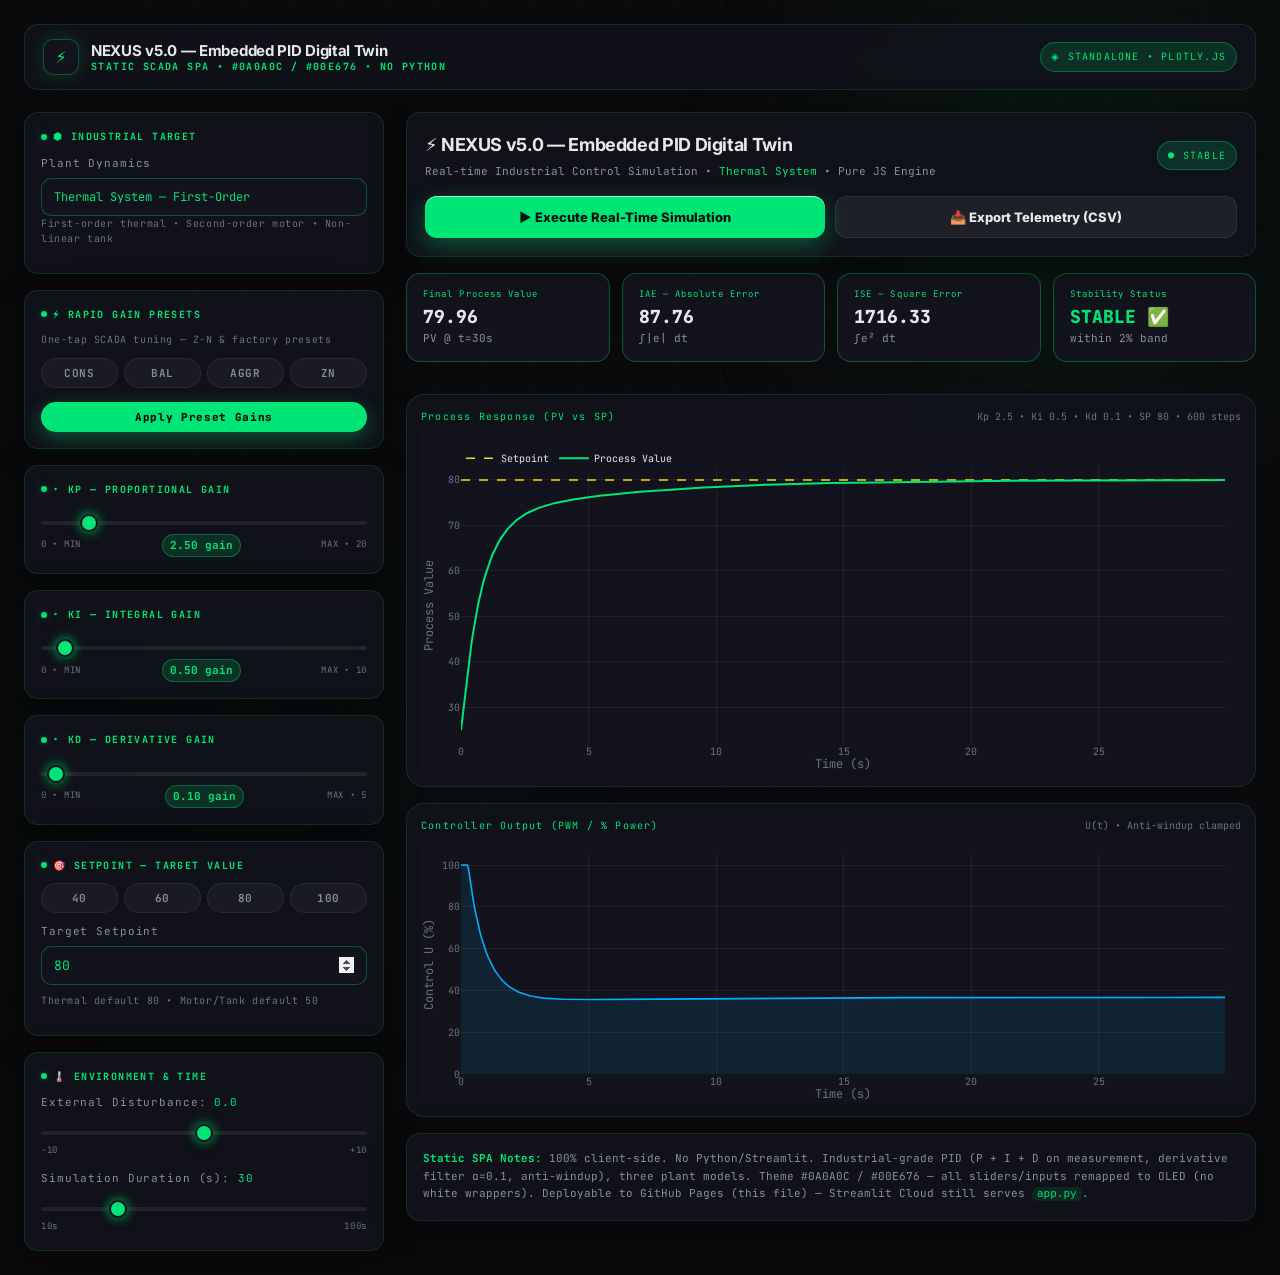
==== web/index.html @ 7b616a47 "feat: add standalone static SCADA SPA (web/index.html) — JS PID engine + Plotly + OLED #0A0A0C/#00E6" ====
<!DOCTYPE html>
<html lang="en">
<head>
<meta charset="UTF-8">
<meta name="viewport" content="width=device-width, initial-scale=1.0">
<title>NEXUS v5.0 | Industrial PID Digital Twin — Static SCADA</title>
<meta name="description" content="Standalone SCADA Digital Twin — Industrial PID (P/I/D, Anti-windup, Derivative Filter) + Plant Models (Thermal, DC Motor, Tank) — Cyberpunk OLED #0A0A0C / #00E676">
<meta name="theme-color" content="#0A0A0C">
<link rel="preconnect" href="https://fonts.googleapis.com">
<link rel="preconnect" href="https://fonts.gstatic.com" crossorigin>
<link href="https://fonts.googleapis.com/css2?family=Inter:wght@400;600;700;800&family=JetBrains+Mono:wght@400;600;700&display=swap" rel="stylesheet">
<script src="https://cdn.plot.ly/plotly-2.32.0.min.js"></script>
<style>
  :root{
    --bg: #0A0A0C;
    --bg-card: #12131C;
    --bg-elev: #1A1C27;
    --border: rgba(0,230,118,0.14);
    --border-strong: rgba(0,230,118,0.32);
    --neon: #00E676;
    --neon-dim: rgba(0,230,118,0.14);
    --neon-glow: rgba(0,230,118,0.35);
    --text: #E6E8EB;
    --muted: #8A9099;
    --dim: #6B7280;
    --radius: 14px;
    --radius-lg: 18px;
  }
  *{box-sizing:border-box;margin:0;padding:0}
  html{scroll-behavior:smooth}
  body{
    font-family:'Inter',system-ui,-apple-system,sans-serif;
    background: var(--bg);
    color: var(--text);
    line-height:1.55;
    -webkit-font-smoothing:antialiased;
    overflow-x:hidden;
  }
  .mono{font-family:'JetBrains Mono',monospace}
  a{color:inherit;text-decoration:none}

  /* OLED Grid + Glow */
  .bg-grid{position:fixed;inset:0;z-index:-3;background-image:linear-gradient(rgba(255,255,255,0.015) 1px, transparent 1px),linear-gradient(90deg, rgba(255,255,255,0.015) 1px, transparent 1px);background-size:48px 48px;mask-image:radial-gradient(ellipse at 50% 0%, black 55%, transparent 75%);pointer-events:none}
  .bg-glow{position:fixed;z-index:-2;pointer-events:none;filter:blur(90px);opacity:0.5}
  .glow-1{width:700px;height:700px;right:-140px;top:-160px;background:radial-gradient(circle, rgba(0,230,118,0.16), transparent 70%)}
  .glow-2{width:900px;height:600px;left:-200px;top:420px;background:radial-gradient(circle, rgba(0,230,118,0.07), transparent 70%)}

  /* Layout */
  .app{max-width:1360px;margin:0 auto;padding:24px;display:grid;grid-template-columns:360px 1fr;gap:22px}
  .header{grid-column:1 / -1;display:flex;justify-content:space-between;align-items:center;padding:14px 18px;background:rgba(18,19,28,0.85);border:1px solid var(--border);border-radius:var(--radius);backdrop-filter:blur(12px)}
  .header-left{display:flex;align-items:center;gap:12px}
  .logo{width:36px;height:36px;border-radius:10px;background:var(--bg-card);border:1px solid var(--border-strong);display:grid;place-items:center;color:var(--neon);font-weight:800;box-shadow:0 0 18px rgba(0,230,118,0.18)}
  .header h1{font-size:15px;letter-spacing:-0.02em;line-height:1}
  .header h1 span{font-family:'JetBrains Mono',monospace;font-size:10px;letter-spacing:0.14em;color:var(--neon);display:block;margin-top:4px}
  .badge{font-family:'JetBrains Mono',monospace;font-size:10px;letter-spacing:0.12em;color:var(--neon);border:1px solid var(--border-strong);background:var(--neon-dim);padding:6px 10px;border-radius:999px}

  /* Sidebar */
  .sidebar{display:flex;flex-direction:column;gap:16px}
  .card{
    background: rgba(18,19,28,0.92);
    border:1px solid var(--border);
    border-radius:var(--radius);
    padding:16px;
    backdrop-filter:blur(10px);
    box-shadow:0 8px 32px rgba(0,0,0,0.45);
  }
  .card:hover{border-color:rgba(0,230,118,0.22);box-shadow:0 12px 40px rgba(0,0,0,0.55), 0 0 18px rgba(0,230,118,0.06)}
  .card-head{font-family:'JetBrains Mono',monospace;font-size:10px;letter-spacing:0.14em;color:var(--neon);display:flex;align-items:center;gap:6px;margin-bottom:10px;font-weight:700}
  .card-head::before{content:"";width:6px;height:6px;border-radius:50%;background:var(--neon);box-shadow:0 0 8px var(--neon-glow);display:inline-block}
  .hint{font-family:'JetBrains Mono',monospace;font-size:10px;color:var(--dim);letter-spacing:0.06em;margin-bottom:10px}
  label.mono{font-family:'JetBrains Mono',monospace;font-size:11px;letter-spacing:0.08em;color:var(--muted);display:block;margin-bottom:6px}

  /* Custom Select — hide white wrapper */
  select{
    width:100%;background:var(--bg-card) !important;color:var(--neon) !important;border:1px solid var(--border-strong) !important;
    border-radius:10px;padding:10px 12px;font-family:'JetBrains Mono',monospace;font-size:12px;outline:none;appearance:none;
    background-image: linear-gradient(45deg, transparent 50%, var(--neon) 50%), linear-gradient(135deg, var(--neon) 50%, transparent 50%); background-position: calc(100% - 16px) calc(50% - 2px), calc(100% - 11px) calc(50% - 2px); background-size:5px 5px,5px 5px; background-repeat:no-repeat;
  }
  select:focus{border-color:var(--neon) !important;box-shadow:0 0 0 3px rgba(0,230,118,0.14) !important}

  /* Custom Sliders — no white wrappers */
  input[type="range"]{
    -webkit-appearance:none;appearance:none;width:100%;height:4px;background:rgba(255,255,255,0.08);border-radius:999px;outline:none;margin:10px 0 6px 0;
  }
  input[type="range"]::-webkit-slider-runnable-track{height:4px;border-radius:999px;background:transparent}
  input[type="range"]::-webkit-slider-thumb{
    -webkit-appearance:none;appearance:none;width:18px;height:18px;border-radius:50%;background:var(--neon);border:2px solid var(--bg-card);box-shadow:0 0 12px rgba(0,230,118,0.85), 0 2px 8px rgba(0,0,0,0.6);margin-top:-7px;cursor:pointer;transition:transform 0.12s ease;
  }
  input[type="range"]:hover::-webkit-slider-thumb{transform:scale(1.08)}
  input[type="range"]::-moz-range-thumb{width:18px;height:18px;border-radius:50%;background:var(--neon);border:2px solid var(--bg-card);box-shadow:0 0 12px rgba(0,230,118,0.85);cursor:pointer}
  input[type="range"]::-moz-range-track{height:4px;border-radius:999px;background:rgba(255,255,255,0.08)}
  .range-row{display:flex;justify-content:space-between;align-items:center;margin-top:2px}
  .range-val{font-family:'JetBrains Mono',monospace;font-size:11px;color:var(--neon);background:var(--neon-dim);border:1px solid var(--border-strong);padding:2px 7px;border-radius:999px;font-weight:700}
  .range-minmax{font-family:'JetBrains Mono',monospace;font-size:9px;letter-spacing:0.08em;color:var(--dim)}

  /* Number Input — hide white, OLED */
  input[type="number"]{
    width:100%;background:var(--bg-card) !important;border:1px solid var(--border-strong) !important;border-radius:10px !important;color:var(--neon) !important;
    font-family:'JetBrains Mono',monospace !important;font-size:13px !important;padding:10px 12px !important;outline:none !important;
  }
  input[type="number"]:focus{border-color:var(--neon) !important;box-shadow:0 0 0 3px rgba(0,230,118,0.12) !important}
  input[type=number]::-webkit-inner-spin-button, input[type=number]::-webkit-outer-spin-button{opacity:1}

  /* Segmented Controls — pill buttons */
  .seg{display:grid;grid-template-columns:repeat(4,1fr);gap:6px;margin-bottom:10px}
  .seg button, .preset-btn{
    font-family:'JetBrains Mono',monospace;font-size:11px;font-weight:600;letter-spacing:0.06em;border-radius:999px;padding:7px 8px;border:1px solid rgba(255,255,255,0.08);background:rgba(255,255,255,0.04);color:var(--muted);cursor:pointer;transition:all 0.15s ease;
  }
  .seg button:hover, .preset-btn:hover{border-color:rgba(0,230,118,0.32);color:var(--text);background:rgba(0,230,118,0.08);box-shadow:0 0 14px rgba(0,230,118,0.10);transform:translateY(-1px)}
  .preset-btn.primary{background:var(--neon) !important;color:#00110A !important;border-color:transparent !important;box-shadow:0 6px 20px rgba(0,230,118,0.32) !important;font-weight:800}
  .preset-btn.primary:hover{background:#00D87A !important;box-shadow:0 8px 24px rgba(0,230,118,0.42) !important}

  /* Metrics — styled boxes (no white) */
  .metrics{display:grid;grid-template-columns:repeat(4,1fr);gap:12px;margin-bottom:16px}
  .metric{
    background:var(--bg-card);border:1px solid var(--border-strong);border-radius:14px;padding:14px 16px;
  }
  .metric-label{font-family:'JetBrains Mono',monospace;font-size:9px;letter-spacing:0.12em;color:var(--neon);margin-bottom:6px}
  .metric-value{font-family:'JetBrains Mono',monospace;font-size:18px;font-weight:800;color:var(--text);line-height:1}
  .metric-sub{font-size:11px;color:var(--muted);margin-top:4px}

  /* Main */
  .main{display:flex;flex-direction:column;gap:16px}
  .chart-wrap{background:rgba(18,19,28,0.92);border:1px solid var(--border);border-radius:var(--radius-lg);padding:14px;backdrop-filter:blur(10px)}
  .chart-head{display:flex;justify-content:space-between;align-items:center;margin-bottom:8px}
  .chart-title{font-family:'JetBrains Mono',monospace;font-size:10px;letter-spacing:0.12em;color:var(--neon)}
  .btn{
    display:inline-flex;align-items:center;justify-content:center;gap:8px;padding:12px 16px;border-radius:12px;font-family:'Inter',sans-serif;font-weight:800;font-size:13px;cursor:pointer;border:none;transition:all 0.15s ease;
  }
  .btn-primary{background:var(--neon);color:#00110A;box-shadow:0 8px 24px rgba(0,230,118,0.32), inset 0 1px 0 rgba(255,255,255,0.6);width:100%}
  .btn-primary:hover{transform:translateY(-1px);box-shadow:0 12px 32px rgba(0,230,118,0.42)}
  .btn-ghost{background:rgba(255,255,255,0.06);border:1px solid rgba(255,255,255,0.08);color:var(--text)}
  .btn-ghost:hover{background:rgba(255,255,255,0.10)}
  .actions{display:flex;gap:10px}
  .actions .btn{flex:1}

  /* Responsive */
  @media (max-width: 980px){
    .app{grid-template-columns:1fr}
    .metrics{grid-template-columns:repeat(2,1fr)}
  }
  @media (max-width: 560px){
    .app{padding:14px;gap:14px}
    .metrics{grid-template-columns:1fr}
  }
</style>
</head>
<body>
<div class="bg-grid"></div>
<div class="bg-glow glow-1"></div>
<div class="bg-glow glow-2"></div>

<div class="app">
  <!-- Header -->
  <header class="header">
    <div class="header-left">
      <div class="logo">⚡</div>
      <h1>NEXUS v5.0 — Embedded PID Digital Twin <span>STATIC SCADA SPA • #0A0A0C / #00E676 • NO PYTHON</span></h1>
    </div>
    <div class="badge">◈ STANDALONE • PLOTLY.JS</div>
  </header>

  <!-- Sidebar Controls -->
  <aside class="sidebar">
    <div class="card">
      <div class="card-head">⬢ INDUSTRIAL TARGET</div>
      <label class="mono" for="plant">Plant Dynamics</label>
      <select id="plant">
        <option value="Thermal System">Thermal System — First-Order</option>
        <option value="DC Motor Speed">DC Motor Speed — Second-Order</option>
        <option value="Liquid Tank Level">Liquid Tank Level — Hydraulic</option>
      </select>
      <div class="hint">First-order thermal • Second-order motor • Non-linear tank</div>
    </div>

    <div class="card">
      <div class="card-head">⚡ RAPID GAIN PRESETS</div>
      <div class="hint">One-tap SCADA tuning — Z-N & factory presets</div>
      <div class="seg">
        <button data-preset="conservative" title="Conservative">CONS</button>
        <button data-preset="balanced" title="Balanced">BAL</button>
        <button data-preset="aggressive" title="Aggressive">AGGR</button>
        <button data-preset="zn" title="Ziegler-Nichols">ZN</button>
      </div>
      <button class="preset-btn primary" id="applyPresetBtn" style="width:100%;margin-top:4px">Apply Preset Gains</button>
    </div>

    <div class="card">
      <div class="card-head">▸ KP — PROPORTIONAL GAIN</div>
      <input type="range" id="kp" min="0" max="20" step="0.1" value="2.5">
      <div class="range-row"><span class="range-minmax">0 • MIN</span><span class="range-val mono" id="kpVal">2.50 gain</span><span class="range-minmax">MAX • 20</span></div>
    </div>

    <div class="card">
      <div class="card-head">▸ KI — INTEGRAL GAIN</div>
      <input type="range" id="ki" min="0" max="10" step="0.05" value="0.5">
      <div class="range-row"><span class="range-minmax">0 • MIN</span><span class="range-val mono" id="kiVal">0.50 gain</span><span class="range-minmax">MAX • 10</span></div>
    </div>

    <div class="card">
      <div class="card-head">▸ KD — DERIVATIVE GAIN</div>
      <input type="range" id="kd" min="0" max="5" step="0.01" value="0.1">
      <div class="range-row"><span class="range-minmax">0 • MIN</span><span class="range-val mono" id="kdVal">0.10 gain</span><span class="range-minmax">MAX • 5</span></div>
    </div>

    <div class="card">
      <div class="card-head">🎯 SETPOINT — TARGET VALUE</div>
      <div class="seg">
        <button data-sp="40">40</button>
        <button data-sp="60">60</button>
        <button data-sp="80">80</button>
        <button data-sp="100">100</button>
      </div>
      <label class="mono" for="setpoint">Target Setpoint</label>
      <input type="number" id="setpoint" value="80" step="1">
      <div class="hint" style="margin-top:8px">Thermal default 80 • Motor/Tank default 50</div>
    </div>

    <div class="card">
      <div class="card-head">🌡️ ENVIRONMENT & TIME</div>
      <label class="mono" for="disturbance">External Disturbance: <span class="mono" id="distVal" style="color:var(--neon)">0.0</span></label>
      <input type="range" id="disturbance" min="-10" max="10" step="0.5" value="0">
      <div class="range-row"><span class="range-minmax">-10</span><span class="range-minmax">+10</span></div>
      <label class="mono" for="simTime" style="margin-top:12px">Simulation Duration (s): <span class="mono" id="simTimeVal" style="color:var(--neon)">30</span></label>
      <input type="range" id="simTime" min="10" max="100" step="1" value="30">
      <div class="range-row"><span class="range-minmax">10s</span><span class="range-minmax">100s</span></div>
    </div>
  </aside>

  <!-- Main -->
  <main class="main">
    <div class="card" style="padding:18px">
      <div style="display:flex;justify-content:space-between;align-items:center;flex-wrap:wrap;gap:12px">
        <div>
          <h2 style="font-size:18px;letter-spacing:-0.02em">⚡ NEXUS v5.0 — Embedded PID Digital Twin</h2>
          <p class="mono" style="font-size:11px;color:var(--muted);margin-top:4px">Real-time Industrial Control Simulation • <span id="plantCaption" style="color:var(--neon)">Thermal System</span> • Pure JS Engine</p>
        </div>
        <div class="badge" id="statusBadge">● IDLE</div>
      </div>
      <div class="actions" style="margin-top:16px">
        <button class="btn btn-primary" id="runBtn">▶ Execute Real-Time Simulation</button>
        <button class="btn btn-ghost" id="exportBtn" disabled>📥 Export Telemetry (CSV)</button>
      </div>
    </div>

    <div class="metrics">
      <div class="metric"><div class="metric-label">Final Process Value</div><div class="metric-value" id="mPV">—</div><div class="metric-sub mono" id="mPVSub">awaiting run</div></div>
      <div class="metric"><div class="metric-label">IAE — Absolute Error</div><div class="metric-value" id="mIAE">—</div><div class="metric-sub mono">∫|e| dt</div></div>
      <div class="metric"><div class="metric-label">ISE — Square Error</div><div class="metric-value" id="mISE">—</div><div class="metric-sub mono">∫e² dt</div></div>
      <div class="metric"><div class="metric-label">Stability Status</div><div class="metric-value" id="mStable">—</div><div class="metric-sub mono" id="mStableSub">—</div></div>
    </div>

    <div class="chart-wrap">
      <div class="chart-head"><span class="chart-title">Process Response (PV vs SP)</span><span class="mono" style="font-size:10px;color:var(--dim)" id="chartMeta">—</span></div>
      <div id="chartPV" style="height:340px"></div>
    </div>

    <div class="chart-wrap">
      <div class="chart-head"><span class="chart-title">Controller Output (PWM / % Power)</span><span class="mono" style="font-size:10px;color:var(--dim)">U(t) • Anti-windup clamped</span></div>
      <div id="chartU" style="height:260px"></div>
    </div>

    <div class="card mono" style="font-size:11px;color:var(--muted);line-height:1.6">
      <strong style="color:var(--neon)">Static SPA Notes:</strong> 100% client-side. No Python/Streamlit. Industrial-grade PID (P + I + D on measurement, derivative filter α=0.1, anti-windup), three plant models. Theme #0A0A0C / #00E676 — all sliders/inputs remapped to OLED (no white wrappers). Deployable to GitHub Pages (this file) — Streamlit Cloud still serves <code style="background:rgba(0,230,118,0.10);padding:1px 5px;border-radius:6px;color:var(--neon)">app.py</code>.
    </div>
  </main>
</div>

<script>
// ==========================================
// INDUSTRIAL PID ENGINE — JS PORT (P/I/D, Anti-windup, Derivative Filter)
// ==========================================
class IndustrialPID {
  constructor(Kp, Ki, Kd, outputLimits=[-100,100], antiWindup=true, alpha=0.1){
    this.Kp=Kp; this.Ki=Ki; this.Kd=Kd;
    this.minOut=outputLimits[0]; this.maxOut=outputLimits[1];
    this.antiWindup=antiWindup; this.alpha=alpha;
    this.reset();
  }
  reset(){
    this.integral=0; this.prevDerivative=0; this.prevMeasurement=0;
  }
  compute(setpoint, measurement, dt){
    if(dt<=0) return 0;
    const error = setpoint - measurement;
    const P = this.Kp * error;
    this.integral += error * dt;
    let I = this.Ki * this.integral;
    const dMeas = (measurement - this.prevMeasurement) / dt;
    const derivative = this.alpha * dMeas + (1-this.alpha) * this.prevDerivative;
    const D = -this.Kd * derivative;
    let outUnclamped = P + I + D;
    let out = Math.max(this.minOut, Math.min(this.maxOut, outUnclamped));
    if(this.antiWindup && out !== outUnclamped){
      if(Math.sign(error) === Math.sign(outUnclamped)){
        this.integral -= error * dt;
        I = this.Ki * this.integral;
        out = Math.max(this.minOut, Math.min(this.maxOut, P + I + D));
      }
    }
    this.prevDerivative = derivative;
    this.prevMeasurement = measurement;
    return out;
  }
}

class PhysicalPlant {
  constructor(plantType="Thermal System"){ this.plantType=plantType; this.state=0; this.velocity=0; }
  reset(initial=0){ this.state=initial; this.velocity=0; }
  update(u, dt, disturbance=0){
    if(this.plantType==="Thermal System"){
      const tau=3.0, K=1.5, ambient=25;
      const dstate = (-(this.state - ambient) + K*u + disturbance)/tau;
      this.state += dstate * dt;
    } else if(this.plantType==="DC Motor Speed"){
      const J=0.01, b=0.1, K=0.01;
      const d2 = (K*u - b*this.velocity + disturbance)/J;
      this.velocity += d2 * dt;
      this.state += this.velocity * dt;
    } else if(this.plantType==="Liquid Tank Level"){
      const area=2.0, vc=0.5;
      const inflow = Math.max(0, u*0.1);
      const outflow = vc * Math.sqrt(Math.max(0,this.state));
      const dstate = (inflow - outflow + disturbance)/area;
      this.state = Math.max(0, this.state + dstate*dt);
    }
    return this.state;
  }
}

// ==========================================
// UI + SIMULATION
// ==========================================
const els = {
  plant: document.getElementById('plant'),
  kp: document.getElementById('kp'),
  ki: document.getElementById('ki'),
  kd: document.getElementById('kd'),
  kpVal: document.getElementById('kpVal'),
  kiVal: document.getElementById('kiVal'),
  kdVal: document.getElementById('kdVal'),
  setpoint: document.getElementById('setpoint'),
  disturbance: document.getElementById('disturbance'),
  distVal: document.getElementById('distVal'),
  simTime: document.getElementById('simTime'),
  simTimeVal: document.getElementById('simTimeVal'),
  plantCaption: document.getElementById('plantCaption'),
  runBtn: document.getElementById('runBtn'),
  exportBtn: document.getElementById('exportBtn'),
  mPV: document.getElementById('mPV'),
  mPVSub: document.getElementById('mPVSub'),
  mIAE: document.getElementById('mIAE'),
  mISE: document.getElementById('mISE'),
  mStable: document.getElementById('mStable'),
  mStableSub: document.getElementById('mStableSub'),
  chartMeta: document.getElementById('chartMeta'),
  statusBadge: document.getElementById('statusBadge'),
};

const PRESETS = {
  conservative: {Kp:1.2, Ki:0.25, Kd:0.05},
  balanced: {Kp:2.5, Ki:0.5, Kd:0.1},
  aggressive: {Kp:6.0, Ki:1.5, Kd:0.8},
  zn: {Kp:8.5, Ki:2.2, Kd:1.0},
};

function applyGains(o){
  els.kp.value=o.Kp; els.ki.value=o.Ki; els.kd.value=o.Kd;
  updateRangeLabels();
}

function updateRangeLabels(){
  els.kpVal.textContent = parseFloat(els.kp.value).toFixed(2)+' gain';
  els.kiVal.textContent = parseFloat(els.ki.value).toFixed(2)+' gain';
  els.kdVal.textContent = parseFloat(els.kd.value).toFixed(2)+' gain';
  els.distVal.textContent = parseFloat(els.disturbance.value).toFixed(1);
  els.simTimeVal.textContent = els.simTime.value;
  els.plantCaption.textContent = els.plant.value;
  if(els.plant.value==="Thermal System" && document.activeElement!==els.setpoint){
    // keep thermal default hint but don't override user-typed value aggressively
  }
}

els.kp.addEventListener('input', updateRangeLabels);
els.ki.addEventListener('input', updateRangeLabels);
els.kd.addEventListener('input', updateRangeLabels);
els.disturbance.addEventListener('input', updateRangeLabels);
els.simTime.addEventListener('input', updateRangeLabels);
els.plant.addEventListener('change', ()=>{
  updateRangeLabels();
  if(els.plant.value==="Thermal System") els.setpoint.value = 80;
  else els.setpoint.value = 50;
});

// Segmented presets
document.querySelectorAll('[data-preset]').forEach(btn=>{
  btn.addEventListener('click', ()=>{
    const p = PRESETS[btn.dataset.preset];
    if(p) applyGains(p);
  });
});
document.getElementById('applyPresetBtn').addEventListener('click', ()=>{
  // balanced as "Apply Preset Gains" default (mirrors Streamlit chosen)
  applyGains(PRESETS.balanced);
});
document.querySelectorAll('[data-sp]').forEach(btn=>{
  btn.addEventListener('click', ()=>{ els.setpoint.value = btn.dataset.sp; });
});

let lastTelemetry = null;

function runSimulation(){
  const plantChoice = els.plant.value;
  const Kp = parseFloat(els.kp.value);
  const Ki = parseFloat(els.ki.value);
  const Kd = parseFloat(els.kd.value);
  const setpoint = parseFloat(els.setpoint.value);
  const disturbance = parseFloat(els.disturbance.value);
  const simTime = parseFloat(els.simTime.value);
  const dt = 0.05;
  const steps = Math.floor(simTime/dt);

  const pid = new IndustrialPID(Kp, Ki, Kd, [-100,100], true, 0.1);
  const plant = new PhysicalPlant(plantChoice);
  plant.reset(plantChoice==="Thermal System"?25:0);

  const time=[], pv=[], sp=[], op=[], err=[];
  for(let i=0;i<steps;i++){
    const t = i*dt;
    const curPV = plant.state;
    const u = pid.compute(setpoint, curPV, dt);
    plant.update(u, dt, disturbance);
    time.push(t); pv.push(curPV); sp.push(setpoint); op.push(u); err.push(setpoint - curPV);
  }

  // Metrics
  let iae=0, ise=0;
  for(let i=0;i<err.length;i++){ iae += Math.abs(err[i])*dt; ise += err[i]*err[i]*dt; }
  const tail = err.slice(-100);
  const meanTail = tail.reduce((a,b)=>Math.abs(a)+Math.abs(b),0)/tail.length;
  const isStable = setpoint===0 ? true : (meanTail < 0.02*Math.abs(setpoint));

  // Metrics UI
  els.mPV.textContent = pv[pv.length-1].toFixed(2);
  els.mPVSub.textContent = `PV @ t=${simTime}s`;
  els.mIAE.textContent = iae.toFixed(2);
  els.mISE.textContent = ise.toFixed(2);
  els.mStable.textContent = isStable ? "STABLE ✅" : "UNSTABLE ⚠️";
  els.mStableSub.textContent = isStable ? "within 2% band" : "oscillating/diverging";
  els.mStable.style.color = isStable ? "#00E676" : "#FF5252";
  els.chartMeta.textContent = `Kp ${Kp} • Ki ${Ki} • Kd ${Kd} • SP ${setpoint} • ${steps} steps`;
  els.statusBadge.textContent = isStable ? "● STABLE" : "● UNSTABLE";
  els.statusBadge.style.color = isStable ? "#00E676" : "#FF5252";
  els.statusBadge.style.borderColor = isStable ? "rgba(0,230,118,0.32)" : "rgba(255,82,82,0.32)";
  els.exportBtn.disabled = false;

  lastTelemetry = {time, pv, sp, op, err, setpoint};

  // Plotly — PV vs SP
  const layoutPV = {
    paper_bgcolor:"#12131C", plot_bgcolor:"#12131C",
    font:{family:"JetBrains Mono", color:"#8A9099", size:10},
    margin:{l:40,r:16,t:12,b:28},
    legend:{orientation:"h", x:0, y:1.08, font:{color:"#E6E8EB", size:10}},
    xaxis:{title:"Time (s)", gridcolor:"rgba(255,255,255,0.06)", zeroline:false, color:"#6B7280"},
    yaxis:{title:"Process Value", gridcolor:"rgba(255,255,255,0.06)", zeroline:false, color:"#6B7280"},
  };
  Plotly.newPlot("chartPV", [
    {x:time, y:sp, name:"Setpoint", line:{color:"#FFD700", dash:"dash", width:1.5}, hovertemplate:"SP %{y:.1f}<extra></extra>"},
    {x:time, y:pv, name:"Process Value", line:{color:"#00E676", width:2}, hovertemplate:"PV %{y:.2f}<extra></extra>"}
  ], layoutPV, {displayModeBar:false, responsive:true});

  const layoutU = {
    paper_bgcolor:"#12131C", plot_bgcolor:"#12131C",
    font:{family:"JetBrains Mono", color:"#8A9099", size:10},
    margin:{l:40,r:16,t:12,b:28},
    legend:{orientation:"h", x:0, y:1.08, font:{color:"#E6E8EB", size:10}},
    xaxis:{title:"Time (s)", gridcolor:"rgba(255,255,255,0.06)", zeroline:false, color:"#6B7280"},
    yaxis:{title:"Control U (%)", gridcolor:"rgba(255,255,255,0.06)", zeroline:false, color:"#6B7280"},
  };
  Plotly.newPlot("chartU", [
    {x:time, y:op, name:"Control Signal (U)", line:{color:"#00B0FF", width:1.6}, fill:"tozeroy", fillcolor:"rgba(0,176,255,0.10)", hovertemplate:"U %{y:.1f}<extra></extra>"}
  ], layoutU, {displayModeBar:false, responsive:true});
}

els.runBtn.addEventListener('click', runSimulation);

// Export CSV
els.exportBtn.addEventListener('click', ()=>{
  if(!lastTelemetry) return;
  const {time,pv,sp,op,err} = lastTelemetry;
  let csv="Timestamp_s,Setpoint,ProcessValue,ControlOutput,Error\n";
  for(let i=0;i<time.length;i++){
    csv += `${time[i].toFixed(3)},${sp[i].toFixed(3)},${pv[i].toFixed(3)},${op[i].toFixed(3)},${err[i].toFixed(3)}\n`;
  }
  const blob=new Blob([csv],{type:"text/csv"});
  const url=URL.createObjectURL(blob);
  const a=document.createElement('a'); a.href=url; a.download="pid_telemetry_data.csv"; a.click(); URL.revokeObjectURL(url);
});

// Init
updateRangeLabels();
// Auto-run once for preview
setTimeout(runSimulation, 300);
</script>
</body>
</html>
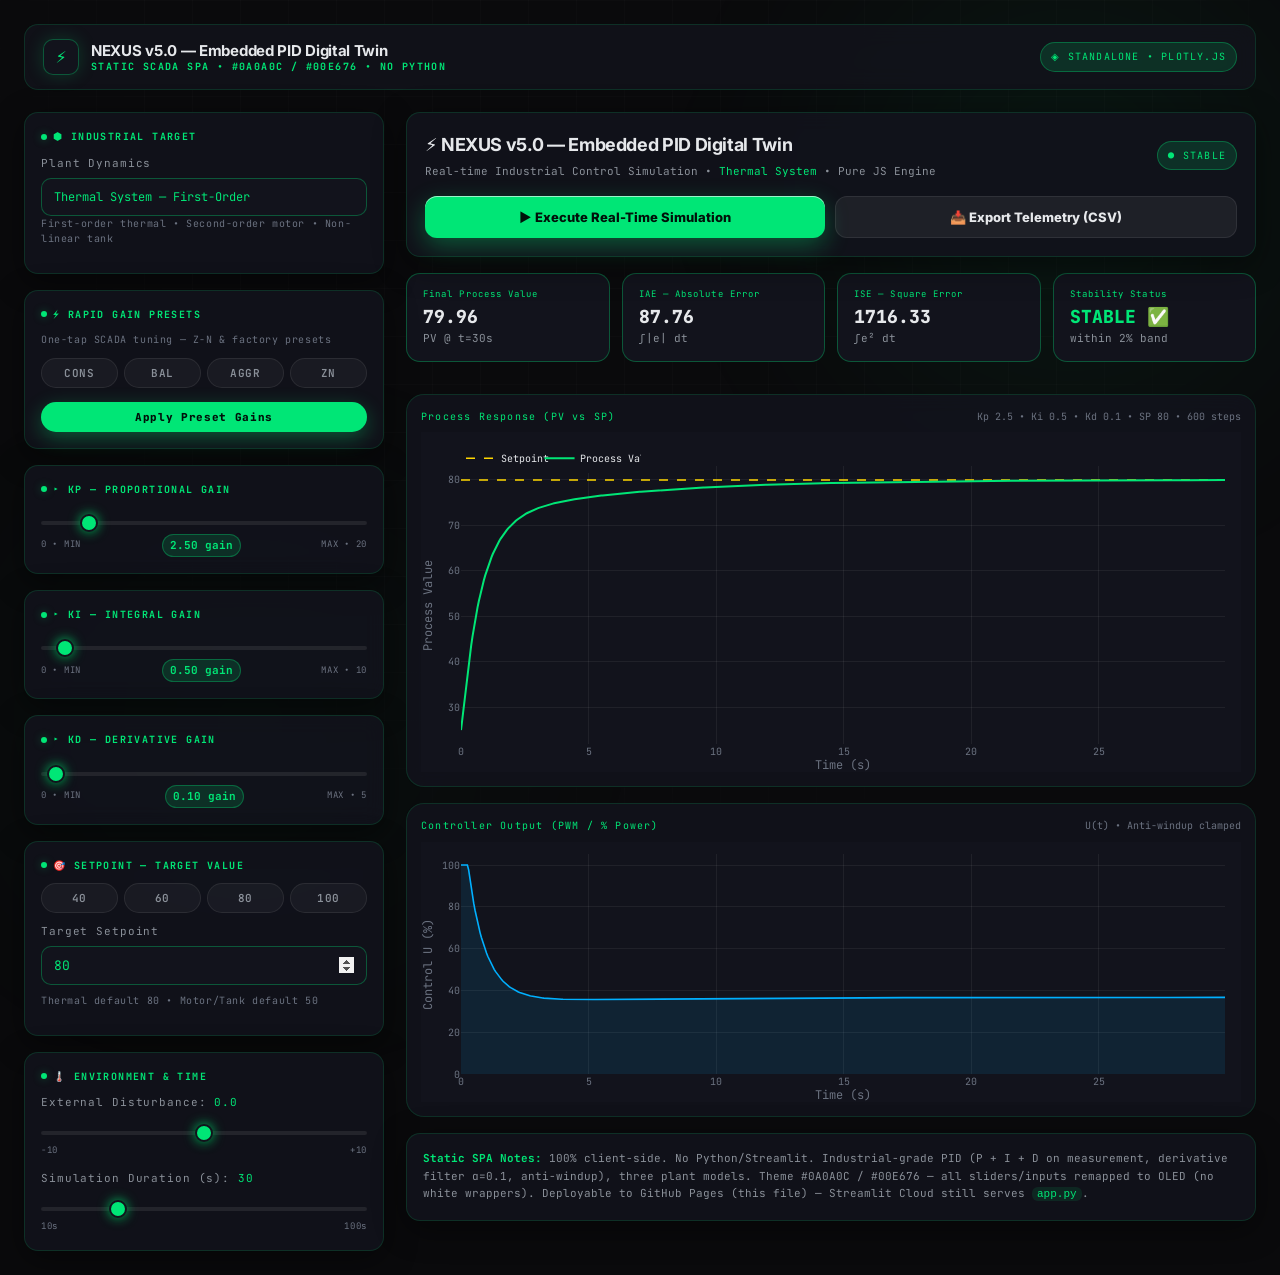
==== commit 34287615: "chore: clean root configs and trigger fresh Vercel static build" ====
--- a/web/index.html
+++ b/web/index.html
@@ -505,3 +505,5 @@
 </script>
 </body>
 </html>
+
+<!-- Trigger Vercel Build -->
